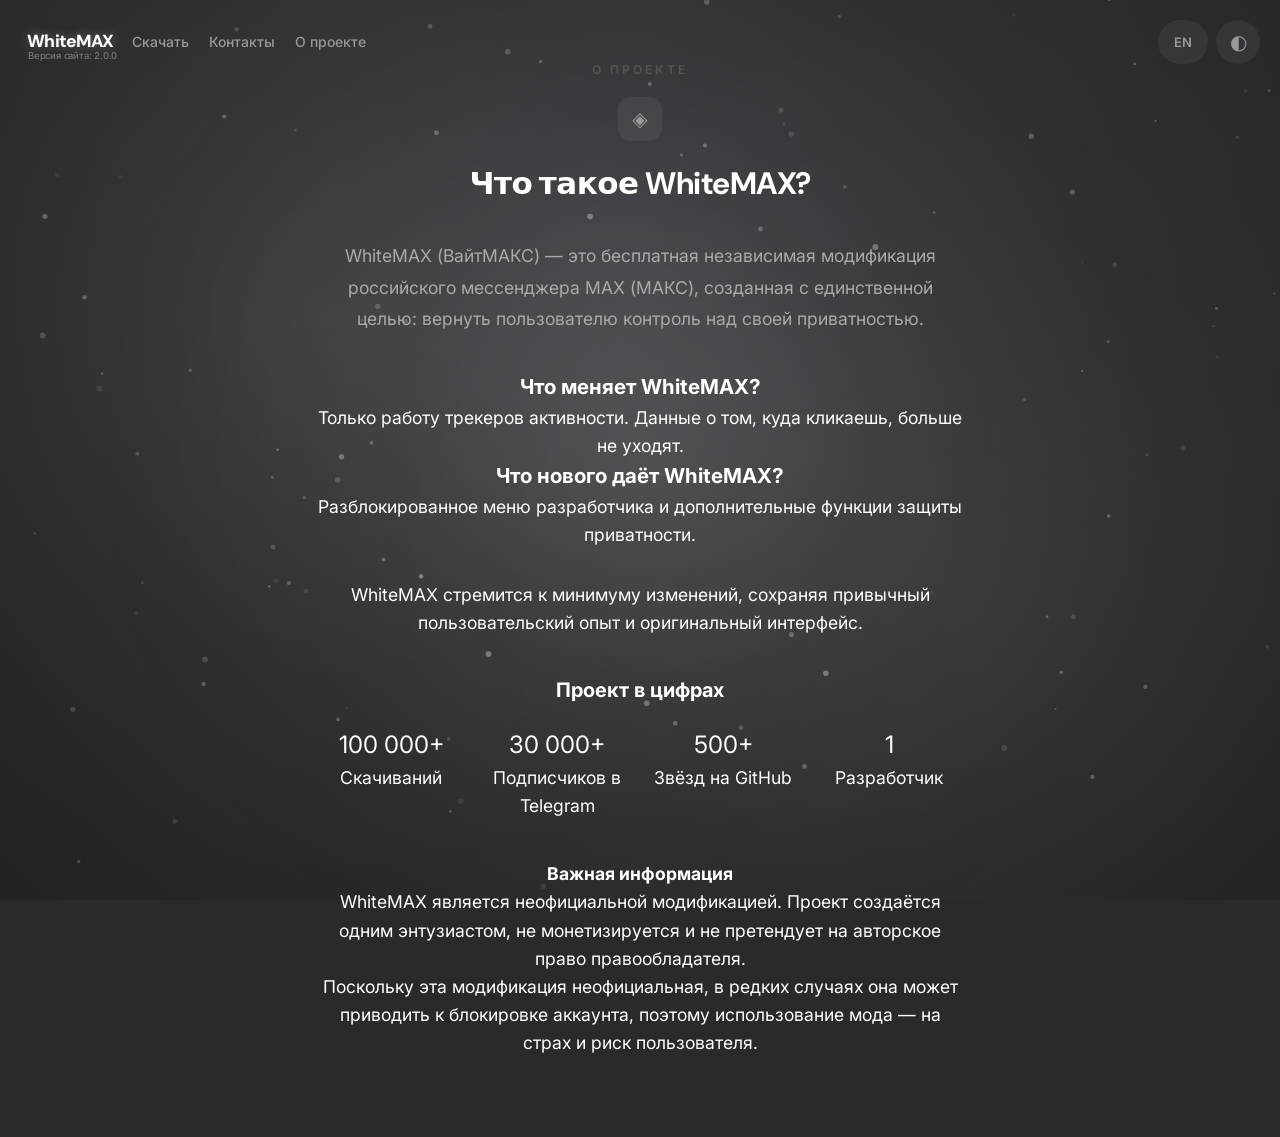
==== about.html @ 5eb1e073 "2.0.0" ====
<!DOCTYPE html>
<html lang="ru">
<head>
    <meta charset="UTF-8">
    <meta name="viewport" content="width=device-width, initial-scale=1.0">
    <title>WhiteMAX — О проекте</title>
    <link rel="icon" type="image/png" href="images/favicon.png">
    <link rel="apple-touch-icon" href="images/favicon.png">
    <meta name="description" content="Подробнее о проекте WhiteMAX.">

    <link rel="preconnect" href="https://fonts.googleapis.com">
    <link rel="preconnect" href="https://fonts.gstatic.com" crossorigin>
    <link rel="preload" href="https://fonts.googleapis.com/css2?family=DM+Sans:wght@500;600;700;800&family=Inter:wght@400;500;600;700;800&display=swap" as="style">
    <link href="https://fonts.googleapis.com/css2?family=DM+Sans:wght@500;600;700;800&family=Inter:wght@400;500;600;700;800&display=swap" rel="stylesheet">
    <link rel="stylesheet" href="style.css">
    <!-- Umami Analytics -->
    <script defer src="https://cloud.umami.is/script.js" data-website-id="fb1a95b8-6b96-44a8-90bb-e0a8118e8684"></script>
</head>
<body>

    <!-- Верхняя панель: Навигация слева | EN + Тема справа -->
    <nav class="top-nav">
        <div class="nav-brand-wrapper">
            <a href="#" class="nav-link home-link" data-ru="WhiteMAX" data-en="WhiteMAX">WhiteMAX</a>
            <span class="site-version" data-ru="Версия сайта: 2.0.0" data-en="Site version: 2.0.0">Версия сайта: 2.0.0</span>
        </div>
        <a href="#download" class="nav-link" data-ru="Скачать" data-en="Download">Скачать</a>
        <a href="#contacts" class="nav-link" data-ru="Контакты" data-en="Contacts">Контакты</a>
        <a href="#about" class="nav-link" data-ru="О проекте" data-en="About">О проекте</a>
    </nav>
    <div class="top-bar">
        <button class="lang-toggle" id="lang-toggle" aria-label="Сменить язык">EN</button>
        <button class="theme-toggle" id="theme-toggle" aria-label="Переключить тему" title="Сменить тему">◐</button>
    </div>

    <!-- Анимированный фон (оставляем для красоты) -->
    <div class="gradient-bg" id="gradient-bg"></div>
    <div class="particles-css" id="particles-css"></div>
    <canvas id="particles-canvas" class="particles-canvas"></canvas>

    <!-- Основной контент страницы -->
    <div class="container" id="main-content" style="margin-top: 60px; text-align: center;">
        <section id="about-section">
            <p class="section-label" data-ru="О проекте" data-en="About">О проекте</p>
            <div class="section-icon">◈</div>
            <h2 class="section-title" data-ru="Что такое WhiteMAX?" data-en="What is WhiteMAX?">Что такое WhiteMAX?</h2>
            
            <!-- Описание -->
            <p class="description-text" style="max-width: 600px; margin: 0 auto 36px;" data-ru="WhiteMAX (ВайтМАКС) — это бесплатная независимая модификация российского мессенджера MAX (МАКС), созданная с единственной целью: вернуть пользователю контроль над своей приватностью." data-en="WhiteMAX is a free independent modification of the MAX messenger created with a single goal: to return control over privacy back to the user.">
                WhiteMAX (ВайтМАКС) — это бесплатная независимая модификация российского мессенджера MAX (МАКС), созданная с единственной целью: вернуть пользователю контроль над своей приватностью.
            </p>

            <!-- Карточки Q&A -->
            <div style="max-width: 650px; margin: 0 auto 32px;">
                <div class="info-card" style="text-align: center;">
                    <h3 data-ru="Что меняет WhiteMAX?" data-en="What does WhiteMAX change?">Что меняет WhiteMAX?</h3>
                    <p data-ru="Только работу трекеров активности. Данные о том, куда кликаешь, больше не уходят." data-en="Only activity trackers. Data about where you click is no longer sent.">
                        Только работу трекеров активности. Данные о том, куда кликаешь, больше не уходят.
                    </p>
                </div>
                
                <div class="info-card" style="text-align: center;">
                    <h3 data-ru="Что нового даёт WhiteMAX?" data-en="What's new in WhiteMAX?">Что нового даёт WhiteMAX?</h3>
                    <p data-ru="Разблокированное меню разработчика и дополнительные функции защиты приватности." data-en="Unlocked developer menu and additional privacy features.">
                        Разблокированное меню разработчика и дополнительные функции защиты приватности.
                    </p>
                </div>
            </div>

            <!-- Строка о философии без кавычек и italic -->
            <div class="about-quote" style="max-width: 650px; margin: 0 auto 36px; text-align: center; font-style: normal;" data-ru="WhiteMAX стремится к минимуму изменений, сохраняя привычный пользовательский опыт и оригинальный интерфейс." data-en="WhiteMAX strives for minimal changes, preserving the familiar user experience and original interface.">
                WhiteMAX стремится к минимуму изменений, сохраняя привычный пользовательский опыт и оригинальный интерфейс.
            </div>

            <!-- Факты в цифрах -->
            <h3 style="font-size: 1.25rem; color: #fff; margin-bottom: 20px; font-weight: 700;" data-ru="Проект в цифрах" data-en="Project in numbers">Проект в цифрах</h3>
            <div style="max-width: 650px; margin: 0 auto 40px; display: grid; grid-template-columns: repeat(auto-fit, minmax(135px, 1fr)); gap: 14px;">
                <div class="stat-card">
                    <div class="stat-value" style="font-size: 1.5rem; white-space: nowrap;">100 000+</div>
                    <div class="stat-label" data-ru="Скачиваний" data-en="Downloads">Скачиваний</div>
                </div>
                <div class="stat-card">
                    <div class="stat-value" style="font-size: 1.5rem; white-space: nowrap;">30 000+</div>
                    <div class="stat-label" data-ru="Подписчиков в Telegram" data-en="Telegram Subscribers">Подписчиков в Telegram</div>
                </div>
                <div class="stat-card">
                    <div class="stat-value" style="font-size: 1.5rem; white-space: nowrap;">500+</div>
                    <div class="stat-label" data-ru="Звёзд на GitHub" data-en="GitHub Stars">Звёзд на GitHub</div>
                </div>
                <div class="stat-card">
                    <div class="stat-value" style="font-size: 1.5rem; white-space: nowrap;">1</div>
                    <div class="stat-label" data-ru="Разработчик" data-en="Developer">Разработчик</div>
                </div>
            </div>

            <!-- Предупреждение / Дисклеймер -->
            <div class="warning-card" style="max-width: 650px; margin: 0 auto 20px; text-align: center;">
                <h4 style="justify-content: center;" data-ru="Важная информация" data-en="Important information">
                    Важная информация
                </h4>
                <p data-ru="WhiteMAX является неофициальной модификацией. Проект создаётся одним энтузиастом, не монетизируется и не претендует на авторское право правообладателя." data-en="WhiteMAX is an unofficial modification. The project is created by a single enthusiast, is not monetized, and does not claim copyright of the rights holder.">
                    WhiteMAX является неофициальной модификацией. Проект создаётся одним энтузиастом, не монетизируется и не претендует на авторское право правообладателя.
                </p>
                <p data-ru="Поскольку эта модификация неофициальная, в редких случаях она может приводить к блокировке аккаунта, поэтому использование мода — на страх и риск пользователя." data-en="Since this modification is unofficial, in rare cases it may lead to account suspension, so using the mod is at the user's own risk.">
                    Поскольку эта модификация неофициальная, в редких случаях она может приводить к блокировке аккаунта, поэтому использование мода — на страх и риск пользователя.
                </p>
            </div>
        </section>
    </div>

    <script src="script.js"></script>
</body>
</html>
---- style.css ----
/* ==========================================================================
   WhiteMAX Site - Main Stylesheet (style.css)
   Версия: 2.0.0
   --------------------------------------------------------------------------
   СОДЕРЖАНИЕ СТИЛЕЙ:
   1. BASE & RESET              - Базовый сброс, шрифты, тач-свойства
   2. LIGHT THEME OVERRIDES     - Правила и цвета для светлой темы
   3. GLOBAL ANIMATIONS & FONTS  - Шрифты семейств Inter и DM Sans
   4. BACKGROUND & OVERLAYS     - Радиальные градиенты, grid-сетка и частицы
   5. NAVIGATION & HEADER       - Фиксированная верхняя панель (top-nav)
   6. HERO SECTION & DOWNLOAD   - Логотип, кнопки скачивания, соглашение
   7. SECTIONS & CARDS          - Установка, чейнджлог, карточки статистики
   8. EASTER EGG & MINIGAME     - Физика кубозаврика и холст Дино-игры
   9. TOAST & NOTIFICATIONS     - Всплывающие уведомления и кнопка «Наверх»
   10. FOOTER & LEGAL           - Подвал сайта и копирайты
   11. RESPONSIVE DESIGN        - Адаптивы для смартфонов и планшетов
   ========================================================================== */

/* ==========================================================================
   1. BASE & RESET (Базовый сброс и шрифты)
   ========================================================================== */
*{margin:0;padding:0;box-sizing:border-box}html{scroll-behavior:smooth}
body{
    font-family:'Inter',system-ui,-apple-system,sans-serif;
    color:#fff;line-height:1.6;-webkit-font-smoothing:antialiased;
    min-height:100vh;min-height:100dvh;background:#2a2a2e;text-align:center;
    overflow-x:hidden;position:relative;
    font-size:17.6px;
    scrollbar-width:thin;scrollbar-color:rgba(255,255,255,.15) transparent;
    transition:background .8s cubic-bezier(.4,0,.2,1),color .8s cubic-bezier(.4,0,.2,1);
}
button, a, .btn, .nav-link, .lang-toggle, .theme-toggle, .contact-toggle, .scroll-top-btn, .toast, .floating-cubosaur, #minigame-canvas {
    -webkit-tap-highlight-color: transparent;
    touch-action: manipulation;
}

/* Заголовки */
.logo-text,.section-title,.faq-question,.changelog-version,.install-step h4,.page-404 h2,.page-404 .code{
    font-family:'DM Sans',system-ui,-apple-system,sans-serif;
}

/* ==========================================================================
   2. LIGHT THEME OVERRIDES (Светлая тема)
   ========================================================================== */
body.light{
    background:#f2f2f5;color:#1a1a1a;
    scrollbar-color:rgba(0,0,0,.15) transparent;
}
body.light .gradient-bg{
    background:radial-gradient(ellipse at 50% 30%,#d8d8e0 0%,#dddde4 25%,#e2e2e8 50%,#e8e8ec 70%,#eeeef2 85%,#f2f2f5 100%);
}
body.light .gradient-bg::after{
    background:radial-gradient(600px circle at 25% 35%,rgba(0,0,0,.05) 0%,rgba(0,0,0,.025) 30%,rgba(0,0,0,.008) 60%,transparent 100%),
               radial-gradient(600px circle at 75% 65%,rgba(0,0,0,.035) 0%,rgba(0,0,0,.018) 30%,rgba(0,0,0,.006) 60%,transparent 100%);
}
body.light .grid-overlay{
    background-image:linear-gradient(rgba(0,0,0,.05) 1px,transparent 1px),linear-gradient(90deg,rgba(0,0,0,.05) 1px,transparent 1px);
    opacity:.25;
}
body.light .particle-dot{background:#000}
body.light .loader-spin{border-color:rgba(0,0,0,.1);border-top-color:#1a1a1a}
body.light .logo-text{color:#1a1a1a}
body.light .logo-text span{color:#777}
body.light .logo-icon-fallback{background:rgba(0,0,0,.05);color:#1a1a1a;border:1px solid rgba(0,0,0,.12)}
body.light .tagline,.light .description-text,.light .faq-answer,.light .changelog-changes li,.light .install-step p{color:#555}
body.light .section-label{color:#888}
body.light .section-title,.light .faq-question,.light .changelog-version,.light .install-step h4{color:#1a1a1a}
body.light .feature-list li{color:#444}
body.light .changelog-date{color:#999}
body.light .changelog-changes li::before{color:#aaa}
body.light .changelog-category{color:#999}
body.light .install-step-icon{background:rgba(0,0,0,.05);color:#1a1a1a}
body.light .toast{background:#f0f0f3;color:#1a1a1a;box-shadow:0 8px 30px rgba(0,0,0,.15)}
body.light .btn{background:rgba(0,0,0,.05);color:#555}
body.light .btn:hover{background:rgba(0,0,0,.1);color:#1a1a1a;box-shadow:0 4px 16px rgba(0,0,0,.08)}
body.light .btn-primary{background:#1a1a1a;color:#fff;box-shadow:0 4px 26px rgba(0,0,0,.2)}
body.light .btn-primary:hover{background:#333;box-shadow:0 8px 38px rgba(0,0,0,.3)}
body.light .btn-support{color:#888}
body.light .btn-support:hover{color:#555}
body.light .agreement-text,.light .agreement-text a{color:#999}
body.light .agreement-text a:hover{color:#555}
body.light .download-warning{color:#7a6a30}
body.light .section-icon{background:rgba(0,0,0,.05);color:#888}
body.light .divider{background:rgba(0,0,0,.08)}
body.light footer,.light footer a{color:#999}
body.light footer a:hover{color:#1a1a1a}
body.light footer .disclaimer{color:#aaa}
body.light .faq-question::after,.light .feature-list li::before{color:#aaa}
body.light .scroll-top-btn{background:rgba(0,0,0,.06);color:#666}
body.light .scroll-top-btn:hover{background:rgba(0,0,0,.12);color:#1a1a1a}
body.light .page-404 h2{color:#1a1a1a}
body.light .page-404 p{color:#888}

/* Светлая тема — верхняя панель */
body.light .top-bar .lang-toggle{background:rgba(0,0,0,.06);color:#666}
body.light .top-bar .lang-toggle:hover{background:rgba(0,0,0,.12);color:#1a1a1a}
body.light .top-bar .theme-toggle{background:rgba(0,0,0,.06);color:#666}
body.light .top-bar .theme-toggle:hover{background:rgba(0,0,0,.12);color:#1a1a1a}
body.light .contact-panel{background:rgba(240,240,243,.95);border:1px solid rgba(0,0,0,.08)}
body.light .contact-label{color:#888}
body.light .contact-value{color:#555}
body.light .contact-value:hover{color:#1a1a1a;background:rgba(0,0,0,.05)}
body.light .contact-toggle{
    background:rgba(0,0,0,.06);color:#666;
}
body.light .contact-toggle:hover{
    background:rgba(0,0,0,.12);color:#1a1a1a;
}

/* ==========================================================================
   4. BACKGROUND & OVERLAYS (Фоновые градиенты, сетка и эффекты)
   ========================================================================== */
.gradient-bg,.grid-overlay,#particles-canvas,.particles-css{position:fixed;inset:0;z-index:0;pointer-events:none}
.gradient-bg{
    background:radial-gradient(ellipse at 50% 30%,#3a3a40 0%,#333338 25%,#2d2d32 50%,#2a2a2e 70%,#25252a 85%,#222226 100%);
}
.gradient-bg::after{
    content:'';position:absolute;inset:0;
    background:radial-gradient(600px circle at 25% 35%,rgba(255,255,255,.07) 0%,rgba(255,255,255,.04) 30%,rgba(255,255,255,.01) 60%,transparent 100%),
               radial-gradient(600px circle at 75% 65%,rgba(255,255,255,.05) 0%,rgba(255,255,255,.03) 30%,rgba(255,255,255,.01) 60%,transparent 100%);
    animation:floatGlow 10s ease-in-out infinite;
}
@keyframes floatGlow{0%,100%{opacity:.4}50%{opacity:1}}
.grid-overlay{
    opacity:.2;
    background-image:linear-gradient(rgba(255,255,255,.03) 1px,transparent 1px),linear-gradient(90deg,rgba(255,255,255,.03) 1px,transparent 1px);
    background-size:66px 66px;
}

/* CSS-частицы */
.particles-css{display:none}
.particle-dot{position:absolute;border-radius:50%;background:#fff;opacity:0;animation:floatUp var(--dur,8s) var(--delay,0s) infinite ease-in}
@keyframes floatUp{0%{opacity:0;transform:translateY(0) translateX(0)}10%{opacity:var(--op,.15)}90%{opacity:var(--op,.15)}100%{opacity:0;transform:translateY(-100vh) translateX(var(--drift,20px))}}

/* ==========================================================================
   5. NAVIGATION & HEADER (Верхняя панель навигации и переключатели)
   ========================================================================== */
.top-bar{
    position:fixed;top:20px;right:20px;z-index:100;
    display:flex;align-items:center;gap:8px;
}
/* Кнопка "Связь" — слева */
.contact-toggle{
    position:fixed;top:20px;left:20px;z-index:100;
    height:44px;padding:0 16px;border-radius:50px;
    background:rgba(255,255,255,.06);color:#999;
    border:none;cursor:pointer;font-size:13px;font-weight:600;
    display:flex;align-items:center;gap:6px;
    font-family:'Inter',system-ui,-apple-system,sans-serif;
    backdrop-filter:blur(10px);-webkit-backdrop-filter:blur(10px);
}
.top-nav{
    position:fixed;top:20px;left:28px;z-index:100;
    display:flex;align-items:center;gap:20px;
}
.nav-brand-wrapper{
    position:relative;
    display:inline-flex;
    align-items:center;
    height:44px;
}
.nav-link{
    height:44px;
    color:#999;text-decoration:none;
    display:flex;align-items:center;
    font-size:14px;font-weight:500;
    font-family:'Inter',system-ui,-apple-system,sans-serif;
    transition:color .8s cubic-bezier(.4,0,.2,1);
}
.nav-link:hover{color:#fff}
.nav-link.active{color:#fff;text-shadow:0 0 10px rgba(255,255,255,.3)}
.nav-link.home-link{height:44px;display:flex;align-items:center;font-family:'DM Sans',system-ui,-apple-system,sans-serif;font-weight:800;font-size:17px;color:#ddd;letter-spacing:-0.5px;transition:color .4s ease, transform .4s cubic-bezier(.4,0,.2,1);}
.nav-link.home-link:hover, .nav-link.home-link.active{color:#fff;transform:scale(1.03);}
.site-version{
    position:absolute;
    top:31px;left:0;
    font-size:9.5px;line-height:1;color:#777;font-weight:500;
    letter-spacing:-0.2px;white-space:nowrap;user-select:none;
    font-family:'Inter',system-ui,-apple-system,sans-serif;
    transition:color .4s ease;pointer-events:none;
}
body.light .site-version{color:#888}
.contact-toggle:hover{background:rgba(255,255,255,.12);color:#fff}
.lang-toggle{
    height:44px;padding:0 16px;border-radius:50px;
    background:rgba(255,255,255,.06);color:#999;
    border:none;cursor:pointer;font-size:13px;font-weight:600;
    display:flex;align-items:center;gap:6px;
    font-family:'Inter',system-ui,-apple-system,sans-serif;
    backdrop-filter:blur(10px);-webkit-backdrop-filter:blur(10px);
}
.lang-toggle:hover{background:rgba(255,255,255,.12);color:#fff}
.theme-toggle{
    width:44px;height:44px;border-radius:50%;
    background:rgba(255,255,255,.06);color:#999;
    border:none;cursor:pointer;font-size:20px;
    display:flex;align-items:center;justify-content:center;
    backdrop-filter:blur(10px);-webkit-backdrop-filter:blur(10px);
}
.theme-toggle:hover{background:rgba(255,255,255,.12);color:#fff}

/* Панель контактов — слева */
.contact-panel{
    position:fixed;top:72px;left:20px;z-index:99;
    background:rgba(40,40,46,.95);
    border:1px solid rgba(255,255,255,.08);
    border-radius:16px;padding:20px 24px;
    display:grid;grid-template-columns:1fr 1fr 1fr;
    gap:16px 24px;
    opacity:0;transform:translateY(-10px);
    pointer-events:none;
    transition:opacity .3s cubic-bezier(.4,0,.2,1), transform .3s cubic-bezier(.4,0,.2,1);
    backdrop-filter:blur(16px);-webkit-backdrop-filter:blur(16px);
    box-shadow:0 12px 40px rgba(0,0,0,.3);
}
.contact-panel.visible{opacity:1;transform:translateY(0);pointer-events:auto}
.contact-item{text-align:left;white-space:nowrap}
.contact-label{font-size:11px;font-weight:600;color:#888;margin-bottom:4px;text-transform:uppercase;letter-spacing:.5px}
.contact-value{
    font-size:13px;color:#ccc;text-decoration:none;
    display:inline-block;padding:2px 6px;margin:-2px -6px;border-radius:6px;
    cursor:pointer;transition:color .2s ease, background-color .2s ease;
}
.contact-value:hover{color:#fff;background:rgba(255,255,255,.06)}

/* Кнопка наверх */
.scroll-top-btn{
    position:fixed;bottom:30px;right:30px;z-index:100;
    width:44px;height:44px;border-radius:50%;
    background:rgba(255,255,255,.06);color:#999;
    border:none;cursor:pointer;font-size:20px;
    display:flex;align-items:center;justify-content:center;
    backdrop-filter:blur(10px);-webkit-backdrop-filter:blur(10px);
    opacity:0;transform:translateY(20px);pointer-events:none;
    transition:opacity .3s ease, transform .3s ease, background-color .3s ease, color .3s ease;
}
.scroll-top-btn.visible{opacity:1;transform:translateY(0);pointer-events:auto}
.scroll-top-btn:hover{background:rgba(255,255,255,.12);color:#fff}

/* Контейнер */
.container{position:relative;z-index:1;max-width:770px;margin:0 auto;padding:0 28px;transition:opacity .3s ease}
header{padding:110px 0 62px}
.logo{display:flex;flex-direction:column;align-items:center;gap:28px;margin-bottom:24px}
.logo-icon-wrapper{position:relative;width:110px;height:110px;margin:0 auto;filter:drop-shadow(0 16px 40px rgba(255,255,255,.12))}
body.light .logo-icon-wrapper{filter:drop-shadow(0 16px 40px rgba(0,0,0,.08))}
.logo-icon-fallback,.logo-icon{position:absolute;inset:0;width:110px;height:110px;border-radius:28px}
.logo-icon-fallback{background:rgba(255,255,255,.06);display:flex;align-items:center;justify-content:center;font-size:52px;font-weight:700;color:#fff;z-index:0;backdrop-filter:blur(10px);-webkit-backdrop-filter:blur(10px)}
.logo-icon{z-index:1;object-fit:contain}
.logo-text{font-size:52px;font-weight:800;letter-spacing:-1.5px;color:#fff}
.logo-text span{color:#666;font-weight:700}
.tagline{color:#aaa;font-size:18.7px;margin:0 auto;max-width:440px}

/* Кнопки */
.actions{display:flex;flex-direction:column;align-items:center;gap:18px;margin-top:40px}
.actions-row{display:flex;flex-wrap:wrap;gap:11px;justify-content:center}
.download-wrapper{display:flex;flex-direction:column;align-items:center;width:100%}
.download-count{font-size:13px;color:#888;margin-top:6px;display:flex;align-items:center;gap:6px;justify-content:center}
.download-count span{color:#aaa;font-weight:600}
.btn{
    display:inline-flex;align-items:center;justify-content:center;gap:9px;
    padding:15.4px 31px;border-radius:50px;font-size:16.5px;font-weight:600;
    text-decoration:none;transition:color .8s cubic-bezier(.4,0,.2,1),background .8s cubic-bezier(.4,0,.2,1),box-shadow .8s cubic-bezier(.4,0,.2,1),transform .8s cubic-bezier(.4,0,.2,1);cursor:pointer;border:none;font-family:inherit;
    background:rgba(255,255,255,.04);color:#ccc;
    backdrop-filter:blur(10px);-webkit-backdrop-filter:blur(10px);
}
.btn:hover{background:rgba(255,255,255,.1);color:#fff;transform:translateY(-2px);box-shadow:0 4px 16px rgba(255,255,255,.06)}
.btn-primary{background:#fff;color:#1a1a1a;box-shadow:0 4px 26px rgba(255,255,255,.2);padding:17.6px 44px;font-size:17.6px;white-space:nowrap}
.btn-primary:hover{background:#f0f0f0;color:#1a1a1a;box-shadow:0 8px 38px rgba(255,255,255,.35);transform:translateY(-3px)}
.btn-support{color:#888;font-size:14.3px;padding:11px 24px}
.btn-support:hover{color:#aaa;transform:translateY(-1px)}
.agreement-text{color:#666;font-size:12.1px;margin-top:8px;line-height:1.4;max-width:340px;text-wrap:balance}
.agreement-text a{color:#888;text-decoration:none}
.agreement-text a:hover{color:#bbb}
.download-warning{
    color:#b0a080;font-size:14.3px;line-height:1.6;text-align:center;max-width:440px;
    max-height:0;overflow:hidden;opacity:0;margin-top:0;
    transition:max-height .5s cubic-bezier(.4,0,.2,1), opacity .5s cubic-bezier(.4,0,.2,1), margin-top .5s cubic-bezier(.4,0,.2,1);
}
.download-warning.visible{max-height:200px;opacity:1;margin-top:14px}

/* Секции */
section{margin-bottom:80px}
.section-label{font-size:12.1px;font-weight:600;text-transform:uppercase;letter-spacing:3px;color:#555;margin-bottom:18px}
.section-title{font-size:31px;font-weight:700;margin-bottom:31px;color:#fff;letter-spacing:-.5px}
.section-icon{display:inline-block;width:44px;height:44px;margin-bottom:18px;background:rgba(255,255,255,.06);border-radius:13px;line-height:44px;font-size:20px;font-weight:300;color:#999}
.description-text{color:#aaa;font-size:17.6px;margin:0 auto 31px;line-height:1.8;max-width:530px}
.feature-list{list-style:none;display:grid;gap:0;max-width:485px;margin:0 auto;text-align:left}
.feature-list li{display:flex;align-items:flex-start;gap:16px;font-size:16.5px;color:#ccc;padding:15.4px 0}
.feature-list li::before{content:"→";display:flex;align-items:center;justify-content:center;min-width:22px;height:22px;color:#555;font-weight:300;font-size:15.4px;flex-shrink:0;margin-top:1px}
.faq-list,.changelog-list{display:grid;gap:0;max-width:530px;margin:0 auto;text-align:left}
.changelog-list{gap:72px}.faq-item{padding:22px 0}

/* Инструкция */
.install-steps{display:grid;gap:28px;max-width:530px;margin:0 auto;text-align:left}
.install-step{display:flex;gap:18px;align-items:flex-start}
.install-step-icon{
    width:48px;height:48px;border-radius:14px;
    background:rgba(255,255,255,.06);color:#fff;
    display:flex;align-items:center;justify-content:center;
    font-size:22px;flex-shrink:0;
}
.install-step h4{font-size:18px;font-weight:600;color:#fff;margin-bottom:4px}
.install-step p{font-size:15px;color:#aaa;line-height:1.6}

/* FAQ */
.faq-answer{color:#aaa;font-size:16.5px;margin-top:0;line-height:1.8;max-height:0;overflow:hidden;opacity:0;transition:max-height .4s cubic-bezier(.4,0,.2,1), opacity .4s cubic-bezier(.4,0,.2,1), margin-top .4s cubic-bezier(.4,0,.2,1)}
.faq-item.open .faq-answer{max-height:500px;opacity:1;margin-top:13px}
.faq-question{font-weight:600;font-size:18.7px;cursor:pointer;display:flex;justify-content:space-between;align-items:center;user-select:none;gap:18px;color:#fff}
.faq-question:hover{color:#ccc}
.faq-question::after{content:"+";font-size:22px;color:#555;flex-shrink:0;transition:transform .35s ease, color .35s ease;font-weight:300}
.faq-item.open .faq-question::after{content:"−";transform:rotate(180deg);color:#fff}

/* Чейнджлог */
.changelog-header{margin-bottom:11px;display:flex;align-items:baseline;gap:13px}
.changelog-version{font-weight:700;font-size:18.7px;color:#fff}
.current-badge{display:inline-block;background:rgba(255,255,255,.1);color:#aaa;padding:3px 10px;border-radius:12px;font-size:11px;font-weight:500;letter-spacing:.5px}
body.light .current-badge{background:rgba(0,0,0,.06);color:#888}
body.light .contact-toggle{background:rgba(0,0,0,.04);color:#888}
body.light .nav-link{color:#888}
body.light .nav-link:hover{color:#1a1a1a}
body.light .nav-link.active{color:#1a1a1a;text-shadow:none;font-weight:600}
body.light .nav-link.home-link{color:#111}
.changelog-date{font-size:14.3px;color:#555}
.changelog-category{font-size:12px;font-weight:600;color:#666;text-transform:uppercase;letter-spacing:1px;margin:14px 0 6px;transition:color .8s cubic-bezier(.4,0,.2,1)}
.changelog-entry .changelog-category:first-of-type{margin-top:4px}
.changelog-changes{list-style:none;display:grid;gap:9px}
.changelog-changes li{font-size:16.5px;color:#aaa;padding-left:24px;position:relative;line-height:1.7}
.changelog-changes li::before{content:"—";position:absolute;left:0;color:#444}
.divider{width:44px;height:2px;background:rgba(255,255,255,.06);border-radius:1px;margin:0 auto 62px}
.loader{padding:53px;color:#aaa}
.loader-spin{display:inline-block;width:26px;height:26px;border:2px solid rgba(255,255,255,.1);border-top-color:#fff;border-radius:50%;animation:spin .7s linear infinite}
@keyframes spin{to{transform:rotate(360deg)}}

/* 404 */
.page-404{display:flex;flex-direction:column;align-items:center;justify-content:center;min-height:80vh;text-align:center;padding:40px 20px}
.page-404 .code{font-size:120px;font-weight:800;letter-spacing:-4px;color:rgba(255,255,255,.1);line-height:1}
body.light .page-404 .code{color:rgba(0,0,0,.08)}
.page-404 h2{font-size:28px;margin:16px 0 8px;color:#fff}
.page-404 p{color:#888;margin-bottom:24px}

/* Подвал */
footer{padding:80px 0 48px;color:#555;font-size:14.3px;line-height:2}
footer a{color:#777;text-decoration:none;font-weight:500}
footer a:hover{color:#fff}
footer .disclaimer{color:#444;font-size:13.2px}

/* ===== АДАПТИВ ===== */
@media (max-width: 400px) {
    .nav-link{font-size:10px;padding:0 6px}
    .top-bar{gap:4px}
/* ==========================================================================
   11. RESPONSIVE DESIGN & MEDIA QUERIES (Адаптивность для мобильных)
   ========================================================================== */
@media(max-width:600px){
    body{font-size:16px}
    .container{max-width:100%;padding:0 20px}
    header{padding:72px 0 44px}
    .logo{gap:18px;margin-bottom:18px}
    .logo-icon,.logo-icon-fallback,.logo-icon-wrapper{width:72px;height:72px;border-radius:22px}
    .logo-icon-fallback{font-size:34px}
    .logo-text{font-size:34px}
    .tagline{font-size:15px;max-width:300px}
    .actions{margin-top:32px;gap:14px}
    .actions-row{gap:8px}
    .btn{padding:13px 24px;font-size:15px}
    .btn-primary{padding:16px 36px;font-size:17px}
    .btn-support{font-size:13px;padding:10px 20px}
    .agreement-text{max-width:280px;font-size:11px;margin-top:6px}
    .download-warning{max-width:300px;font-size:12px;line-height:1.5}
    .download-warning.visible{max-height:200px}
    section{margin-bottom:56px;content-visibility:auto;contain-intrinsic-size:1px 300px}
    .section-title{font-size:26px;margin-bottom:24px}
    .section-label{margin-bottom:14px}
    .section-icon{width:38px;height:38px;margin-bottom:14px;font-size:18px;line-height:38px}
    .description-text{font-size:15px;max-width:100%;margin-bottom:24px}
    .feature-list,.faq-list,.changelog-list{max-width:100%}
    .feature-list li{font-size:14px;padding:12px 0;gap:12px}
    .feature-list li::before{min-width:20px;height:20px;font-size:13px}
    .faq-item{padding:18px 0}
    .faq-question{font-size:16px;gap:12px}
    .faq-question::after{font-size:20px}
    .faq-answer{font-size:14px}
    .faq-item.open .faq-answer{margin-top:10px}
    .changelog-list{gap:24px}
    .changelog-version{font-size:16px}
    .changelog-date{font-size:12px}
    .changelog-changes li{font-size:14px}
    .install-steps{gap:20px}
    .install-step h4{font-size:16px}
    .install-step p{font-size:13px}
    .install-step-icon{width:40px;height:40px;font-size:18px}
    .divider{margin-bottom:48px}
    footer{padding:56px 0 36px;font-size:13px}
    footer .disclaimer{font-size:11px}
    .top-bar{top:calc(14px + env(safe-area-inset-top, 0px));right:14px;gap:6px}
    .contact-toggle{height:38px;padding:0 12px;font-size:12px}
    .top-nav{top:calc(12px + env(safe-area-inset-top, 0px));left:18px;gap:12px;max-width:calc(100vw - 115px);overflow-x:auto;white-space:nowrap;-webkit-overflow-scrolling:touch;scrollbar-width:none}
    .top-nav::-webkit-scrollbar{display:none}
    .nav-link{font-size:12px;height:38px}
    .lang-toggle{height:38px;padding:0 12px;font-size:11px}
    .theme-toggle{width:38px;height:38px;font-size:18px}
    .scroll-top-btn{bottom:calc(20px + env(safe-area-inset-bottom, 0px));right:20px;width:38px;height:38px;font-size:18px}
    .page-404 .code{font-size:80px}
    .toast{font-size:13px;padding:12px 20px}
    .toast-container{bottom:calc(20px + env(safe-area-inset-bottom, 0px))}
    .contact-panel{top:58px;right:8px;left:8px;grid-template-columns:1fr 1fr;gap:12px 16px;padding:16px;border-radius:14px}
    .contact-value{font-size:12px}
}
@media(max-width:380px){
    header{padding:60px 0 36px}
    .logo-icon,.logo-icon-fallback,.logo-icon-wrapper{width:64px;height:64px;border-radius:18px}
    .logo-icon-fallback{font-size:30px}
    .logo-text{font-size:30px}
    .tagline{font-size:14px;max-width:260px}
    .btn{padding:11px 20px;font-size:14px}
    .btn-primary{padding:14px 30px;font-size:16px}
    .actions-row{gap:6px}
    .agreement-text{max-width:240px;font-size:10px}
    .download-warning{max-width:260px;font-size:11px}
    .section-title{font-size:24px}
    section{margin-bottom:44px}
    .faq-question{font-size:15px}
    .contact-panel{grid-template-columns:1fr 1fr;gap:8px 12px;padding:12px}
    .contact-label{font-size:10px}
    .contact-value{font-size:11px}
}
@media(hover:none) and (pointer:coarse){
    .btn{min-height:48px;padding-left:28px;padding-right:28px}
    .btn-primary{min-height:52px;padding-left:36px;padding-right:36px}
    .faq-question{min-height:48px}
    footer a{padding:4px 0;display:inline-block}
    .gradient-bg::before{display:none!important}
    #particles-canvas{display:none}
    .particles-css{display:block}
    .floating-cubosaur::after{top:-22px;left:-22px;right:-22px;bottom:-22px}
    .btn:active, .btn-primary:active, .lang-toggle:active, .theme-toggle:active, .scroll-top-btn:active, .contact-toggle:active {
        transform: scale(0.96);
        opacity: 0.85;
    }
}



/* ==========================================================================
   8. EASTER EGG & MINIGAME (Пасхалка: Кубозаврик и Холст игры)
   ========================================================================== */
.floating-cubosaur {
    position: fixed;
    width: 9px;
    height: 9px;
    background: rgba(255, 255, 255, 0.6);
    box-shadow: 0 0 8px rgba(255,255,255,0.6), 0 0 15px rgba(255,255,255,0.3);
    cursor: pointer;
    z-index: 100;
    pointer-events: auto;
    will-change: transform, left, top, opacity;
    transition: scale 0.3s cubic-bezier(0.175, 0.885, 0.32, 1.275), background 0.3s;
}
.floating-cubosaur::after {
    content: '';
    position: absolute;
    top: -12px; left: -12px; right: -12px; bottom: -12px;
}
.floating-cubosaur:hover {
    scale: 1.5;
    background: rgba(255, 255, 255, 0.9);
}
.floating-cubosaur.is-flying, .floating-cubosaur.is-flying:hover {
    transition: none !important;
    scale: 1 !important;
    pointer-events: none !important;
    animation: none !important;
}

.global-minigame-wrapper {
    position: relative;
    z-index: 100;
    width: 100%;
    background: transparent;
    padding-bottom: 40px;
    will-change: max-height, opacity;
}
#minigame-canvas {
    touch-action: none;
}



/* Стили для страницы соглашения */
.tos-container { max-width: 1000px !important; }
.tos-content { max-width: 900px; margin: 0 auto; font-size: 1.05rem; line-height: 1.7; color: #ccc; }
.tos-content a { color: #fff; text-decoration: underline; text-decoration-color: rgba(255,255,255,0.3); text-underline-offset: 4px; transition: text-decoration-color 0.2s; }
.tos-content a:hover { text-decoration-color: #fff; }
body.light .tos-content a { color: #000; text-decoration-color: rgba(0,0,0,0.3); }
body.light .tos-content a:hover { text-decoration-color: #000; }
body.light .tos-content { color: #444; }
body.light .tos-content h2 { color: #111 !important; }

/* Карточки для страницы О проекте */
.info-card {
    padding: 12px 0;
    background: transparent;
    border: none;
    margin-bottom: 24px;
}
.info-card h3 {
    font-size: 1.15rem;
    color: #fff;
    margin-bottom: 8px;
    font-weight: 700;
}
.info-card p {
    font-size: 1rem;
    color: #aaa;
    margin: 0;
    line-height: 1.6;
}
.stat-card {
    padding: 20px 16px;
    background: rgba(255,255,255,0.03);
    border: 1px solid rgba(255,255,255,0.06);
    border-radius: 16px;
    text-align: center;
    transition: transform 0.3s ease, border-color 0.3s ease;
}
.stat-card:hover {
    transform: translateY(-3px);
    border-color: rgba(255,255,255,0.15);
}
.stat-value {
    font-size: 1.8rem;
    font-weight: 800;
    color: #fff;
    font-family: 'DM Sans', sans-serif;
}
.stat-label {
    font-size: 0.85rem;
    color: #888;
    margin-top: 4px;
}
.about-quote {
    margin: 32px auto;
    padding: 18px 24px;
    background: rgba(255,255,255,0.02);
    border: 1px solid rgba(255,255,255,0.06);
    border-radius: 14px;
    font-style: normal;
    color: #ccc;
    line-height: 1.6;
}
.warning-card {
    padding: 24px;
    background: rgba(255, 200, 0, 0.04);
    border: 1px solid rgba(255, 200, 0, 0.2);
    border-radius: 16px;
    margin-top: 40px;
    margin-bottom: 20px;
    text-align: left;
}
.warning-card h4 {
    font-size: 1.1rem;
    color: #ffcc00;
    margin-bottom: 10px;
    font-weight: 700;
    display: flex;
    align-items: center;
    gap: 8px;
}
.warning-card p {
    font-size: 0.95rem;
    color: #aaa;
    margin: 0;
    line-height: 1.6;
}
.warning-card p + p {
    margin-top: 8px;
}

/* Светлая тема для карточек О проекте */
body.light .info-card {
    background: transparent;
    border: none;
}
body.light .stat-card {
    background: rgba(0,0,0,0.03);
    border-color: rgba(0,0,0,0.08);
}
body.light .info-card h3, body.light .stat-value {
    color: #1a1a1a;
}
body.light .info-card p, body.light .stat-label {
    color: #555;
}
body.light .about-quote {
    background: rgba(0,0,0,0.02);
    border-left-color: #1a1a1a;
    color: #444;
}
body.light .warning-card {
    background: rgba(230, 160, 0, 0.08);
    border-color: rgba(210, 140, 0, 0.3);
}
body.light .warning-card h4 {
    color: #c98a00;
}
body.light .warning-card p {
    color: #444;
}
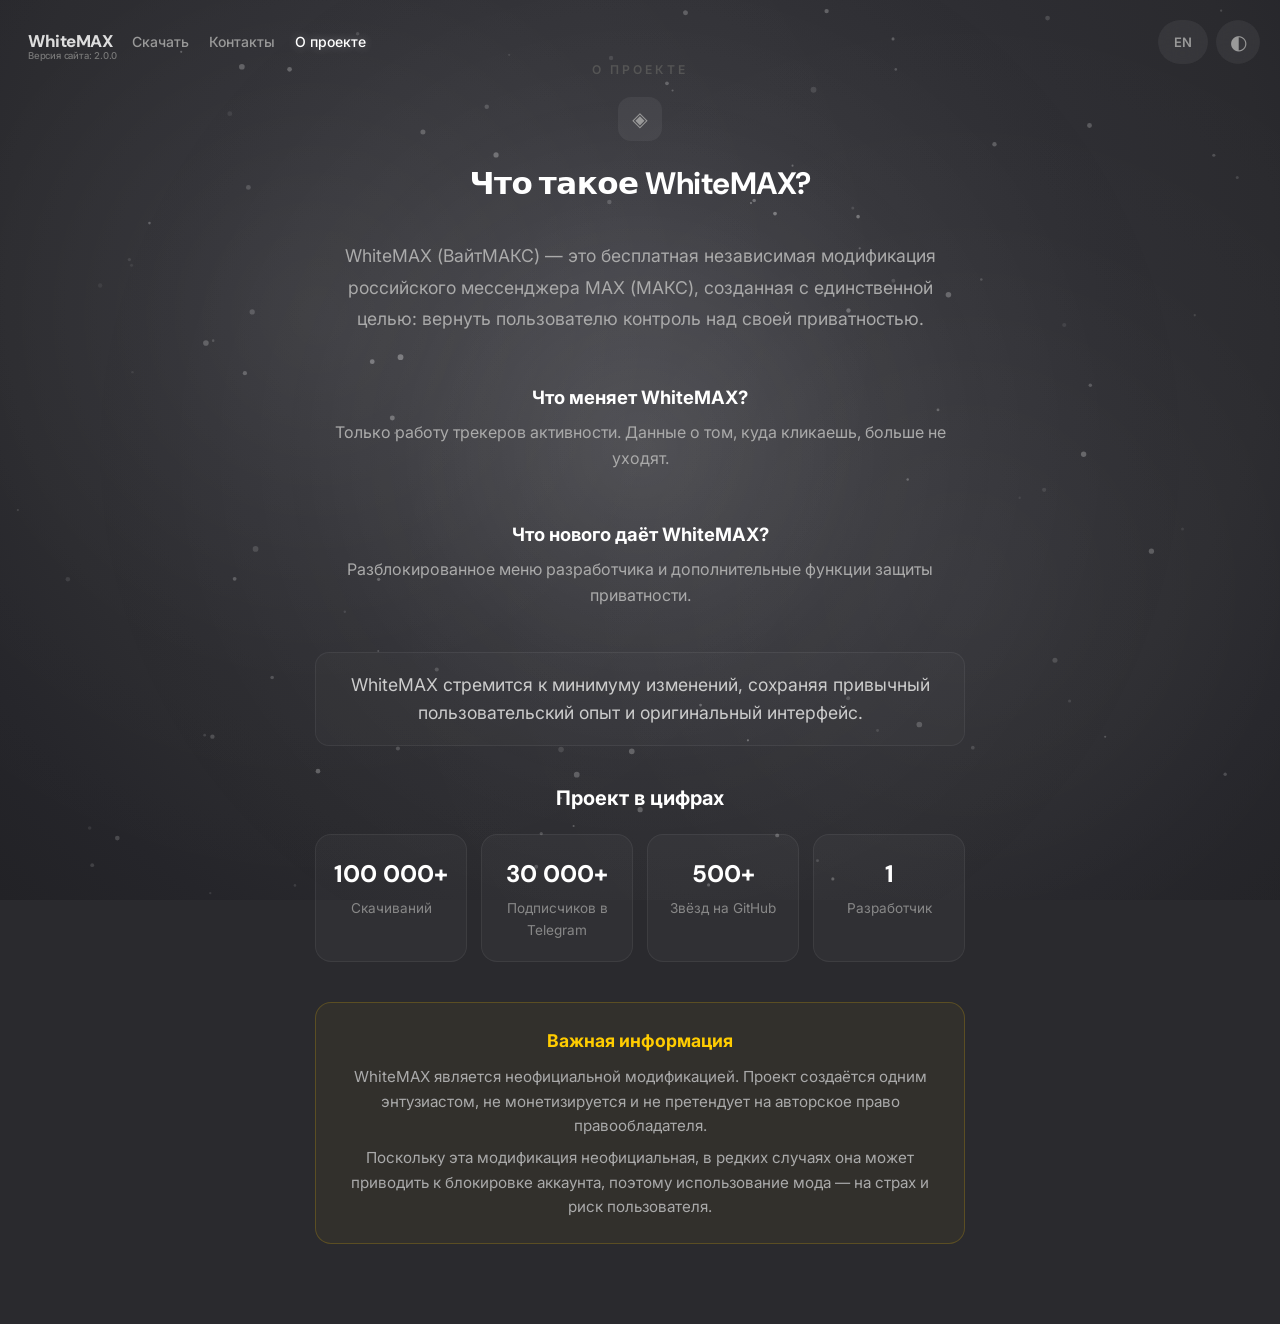
==== commit 071c92de: "Пофиксил поддержку ссылок" ====
--- a/about.html
+++ b/about.html
@@ -6,7 +6,13 @@
     <title>WhiteMAX — О проекте</title>
     <link rel="icon" type="image/png" href="images/favicon.png">
     <link rel="apple-touch-icon" href="images/favicon.png">
-    <meta name="description" content="Подробнее о проекте WhiteMAX.">
+    <meta name="description" content="Информация о моде WhiteMAX">
+
+    <meta property="og:title" content="WhiteMAX — О проекте">
+    <meta property="og:description" content="Информация о модификации WhiteMAX">
+    <meta property="og:image" content="images/og-image.png">
+    <meta property="og:url" content="https://whitemaxmod.com/about.html">
+    <meta property="og:type" content="website">
 
     <link rel="preconnect" href="https://fonts.googleapis.com">
     <link rel="preconnect" href="https://fonts.gstatic.com" crossorigin>
--- a/style.css
+++ b/style.css
@@ -1,24 +1,3 @@
-/* ==========================================================================
-   WhiteMAX Site - Main Stylesheet (style.css)
-   Версия: 2.0.0
-   --------------------------------------------------------------------------
-   СОДЕРЖАНИЕ СТИЛЕЙ:
-   1. BASE & RESET              - Базовый сброс, шрифты, тач-свойства
-   2. LIGHT THEME OVERRIDES     - Правила и цвета для светлой темы
-   3. GLOBAL ANIMATIONS & FONTS  - Шрифты семейств Inter и DM Sans
-   4. BACKGROUND & OVERLAYS     - Радиальные градиенты, grid-сетка и частицы
-   5. NAVIGATION & HEADER       - Фиксированная верхняя панель (top-nav)
-   6. HERO SECTION & DOWNLOAD   - Логотип, кнопки скачивания, соглашение
-   7. SECTIONS & CARDS          - Установка, чейнджлог, карточки статистики
-   8. EASTER EGG & MINIGAME     - Физика кубозаврика и холст Дино-игры
-   9. TOAST & NOTIFICATIONS     - Всплывающие уведомления и кнопка «Наверх»
-   10. FOOTER & LEGAL           - Подвал сайта и копирайты
-   11. RESPONSIVE DESIGN        - Адаптивы для смартфонов и планшетов
-   ========================================================================== */
-
-/* ==========================================================================
-   1. BASE & RESET (Базовый сброс и шрифты)
-   ========================================================================== */
 *{margin:0;padding:0;box-sizing:border-box}html{scroll-behavior:smooth}
 body{
     font-family:'Inter',system-ui,-apple-system,sans-serif;
@@ -39,9 +18,7 @@
     font-family:'DM Sans',system-ui,-apple-system,sans-serif;
 }
 
-/* ==========================================================================
-   2. LIGHT THEME OVERRIDES (Светлая тема)
-   ========================================================================== */
+/* ===== СВЕТЛАЯ ТЕМА ===== */
 body.light{
     background:#f2f2f5;color:#1a1a1a;
     scrollbar-color:rgba(0,0,0,.15) transparent;
@@ -107,9 +84,27 @@
     background:rgba(0,0,0,.12);color:#1a1a1a;
 }
 
-/* ==========================================================================
-   4. BACKGROUND & OVERLAYS (Фоновые градиенты, сетка и эффекты)
-   ========================================================================== */
+/* Плавные переходы */
+.gradient-bg,.gradient-bg::after,.grid-overlay,.particle-dot,
+.logo-text,.logo-text span,.logo-icon-fallback,.tagline,
+.btn,.btn-primary,.btn-support,.agreement-text,.agreement-text a,.download-warning,
+.section-label,.section-title,.section-icon,.description-text,
+.feature-list li,.feature-list li::before,.faq-question,.faq-question::after,
+.faq-answer,.changelog-version,.changelog-date,.changelog-changes li,.changelog-changes li::before,
+.divider,.loader-spin,footer,footer a,footer .disclaimer,
+.scroll-top-btn,.contact-toggle,.top-bar .lang-toggle,.top-bar .theme-toggle,
+.install-step h4,.install-step p,.install-step-icon,.toast,
+.contact-panel,.contact-label,.contact-value{
+    transition:color .8s cubic-bezier(.4,0,.2,1),background .8s cubic-bezier(.4,0,.2,1),border-color .8s cubic-bezier(.4,0,.2,1),box-shadow .8s cubic-bezier(.4,0,.2,1);
+}
+
+/* Скроллбар */
+::-webkit-scrollbar{width:6px}
+::-webkit-scrollbar-track{background:transparent}
+::-webkit-scrollbar-thumb{background:rgba(255,255,255,.12);border-radius:3px}
+::-webkit-scrollbar-thumb:hover{background:rgba(255,255,255,.25)}
+
+/* Фон */
 .gradient-bg,.grid-overlay,#particles-canvas,.particles-css{position:fixed;inset:0;z-index:0;pointer-events:none}
 .gradient-bg{
     background:radial-gradient(ellipse at 50% 30%,#3a3a40 0%,#333338 25%,#2d2d32 50%,#2a2a2e 70%,#25252a 85%,#222226 100%);
@@ -132,9 +127,22 @@
 .particle-dot{position:absolute;border-radius:50%;background:#fff;opacity:0;animation:floatUp var(--dur,8s) var(--delay,0s) infinite ease-in}
 @keyframes floatUp{0%{opacity:0;transform:translateY(0) translateX(0)}10%{opacity:var(--op,.15)}90%{opacity:var(--op,.15)}100%{opacity:0;transform:translateY(-100vh) translateX(var(--drift,20px))}}
 
-/* ==========================================================================
-   5. NAVIGATION & HEADER (Верхняя панель навигации и переключатели)
-   ========================================================================== */
+/* Тост */
+.toast-container{position:fixed;bottom:30px;left:50%;transform:translateX(-50%);z-index:200;pointer-events:none}
+.toast{
+    background:rgba(255,255,255,.95);color:#1a1a1a;
+    padding:14px 24px;border-radius:50px;
+    font-size:14px;font-weight:500;
+    box-shadow:0 8px 30px rgba(0,0,0,.4);
+    cursor:pointer;pointer-events:none;
+    opacity:0;transform:translateY(20px);
+    transition:opacity .35s cubic-bezier(.4,0,.2,1), transform .35s cubic-bezier(.4,0,.2,1), background-color .35s cubic-bezier(.4,0,.2,1);
+    white-space:nowrap;max-width:calc(100vw - 32px);overflow:hidden;text-overflow:ellipsis;
+}
+.toast.visible{opacity:1;transform:translateY(0);pointer-events:auto}
+.toast:hover{background:#fff}
+
+/* Верхняя панель */
 .top-bar{
     position:fixed;top:20px;right:20px;z-index:100;
     display:flex;align-items:center;gap:8px;
@@ -348,9 +356,7 @@
 @media (max-width: 400px) {
     .nav-link{font-size:10px;padding:0 6px}
     .top-bar{gap:4px}
-/* ==========================================================================
-   11. RESPONSIVE DESIGN & MEDIA QUERIES (Адаптивность для мобильных)
-   ========================================================================== */
+}
 @media(max-width:600px){
     body{font-size:16px}
     .container{max-width:100%;padding:0 20px}
@@ -441,9 +447,7 @@
 
 
 
-/* ==========================================================================
-   8. EASTER EGG & MINIGAME (Пасхалка: Кубозаврик и Холст игры)
-   ========================================================================== */
+/* Плавающий кубозаврик на фоне */
 .floating-cubosaur {
     position: fixed;
     width: 9px;
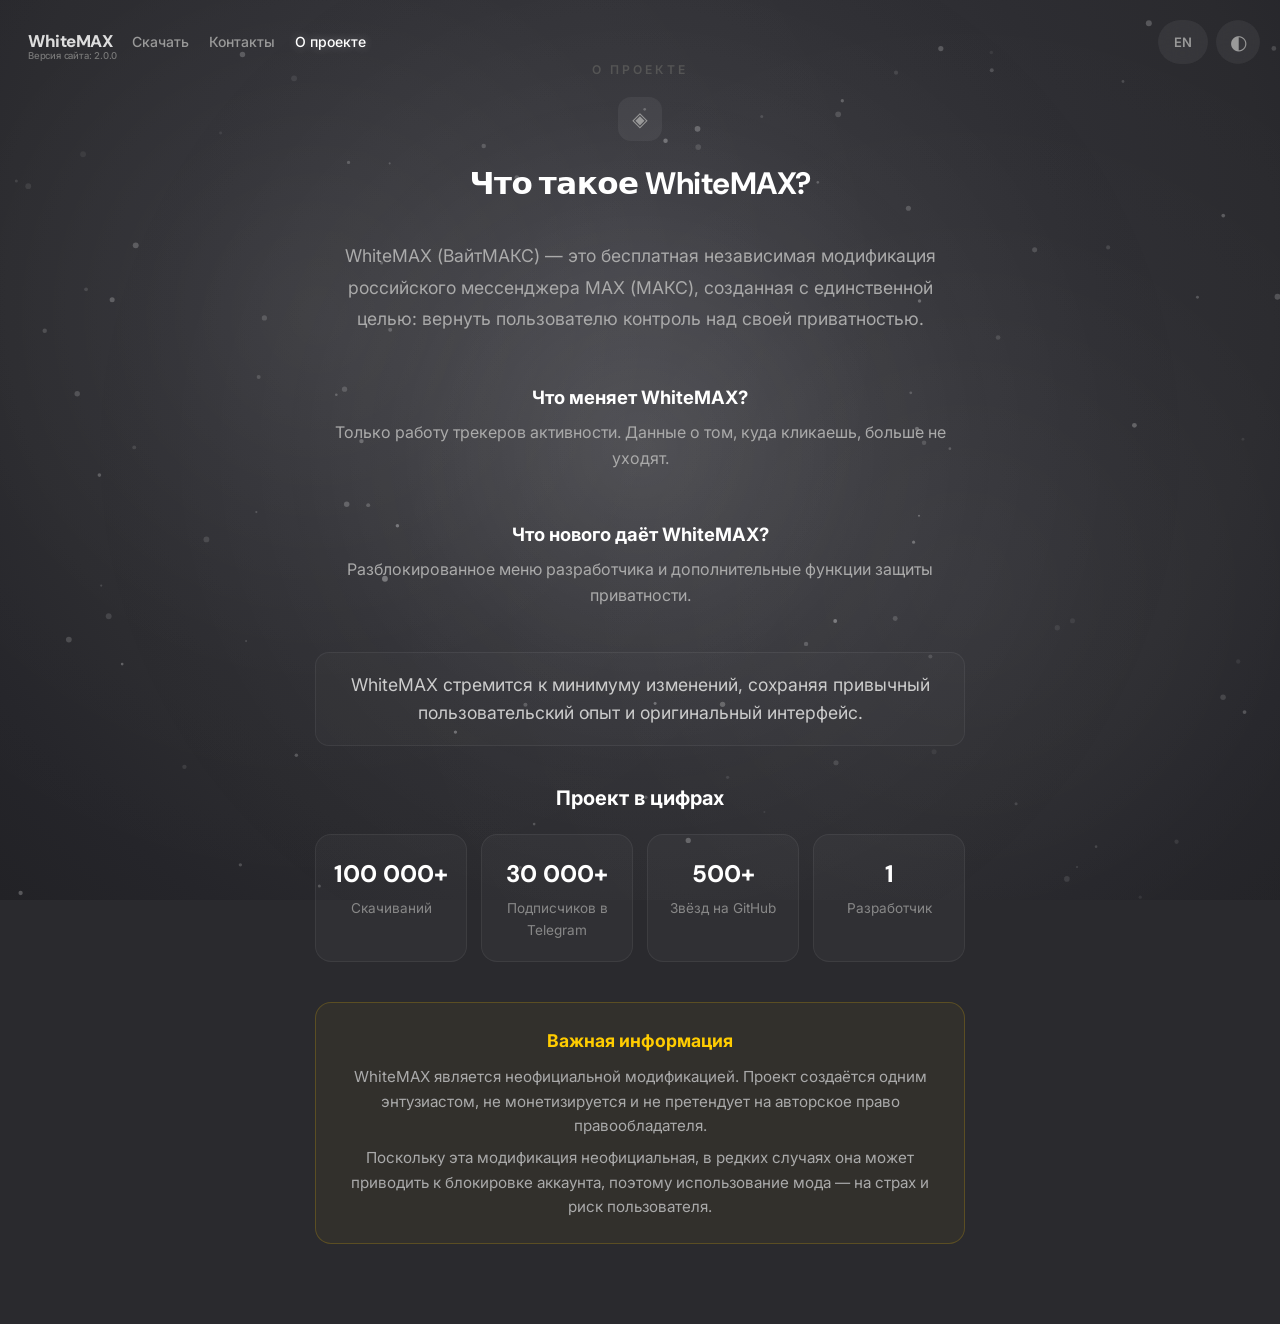
==== commit c96f9ea2: "Вырезал og-image.png" ====
--- a/about.html
+++ b/about.html
@@ -9,8 +9,7 @@
     <meta name="description" content="Информация о моде WhiteMAX">
 
     <meta property="og:title" content="WhiteMAX — О проекте">
-    <meta property="og:description" content="Информация о модификации WhiteMAX">
-    <meta property="og:image" content="images/og-image.png">
+    <meta property="og:description" content="Информация о модификации WhiteMAX, концепция приватности и статистика.">
     <meta property="og:url" content="https://whitemaxmod.com/about.html">
     <meta property="og:type" content="website">
 
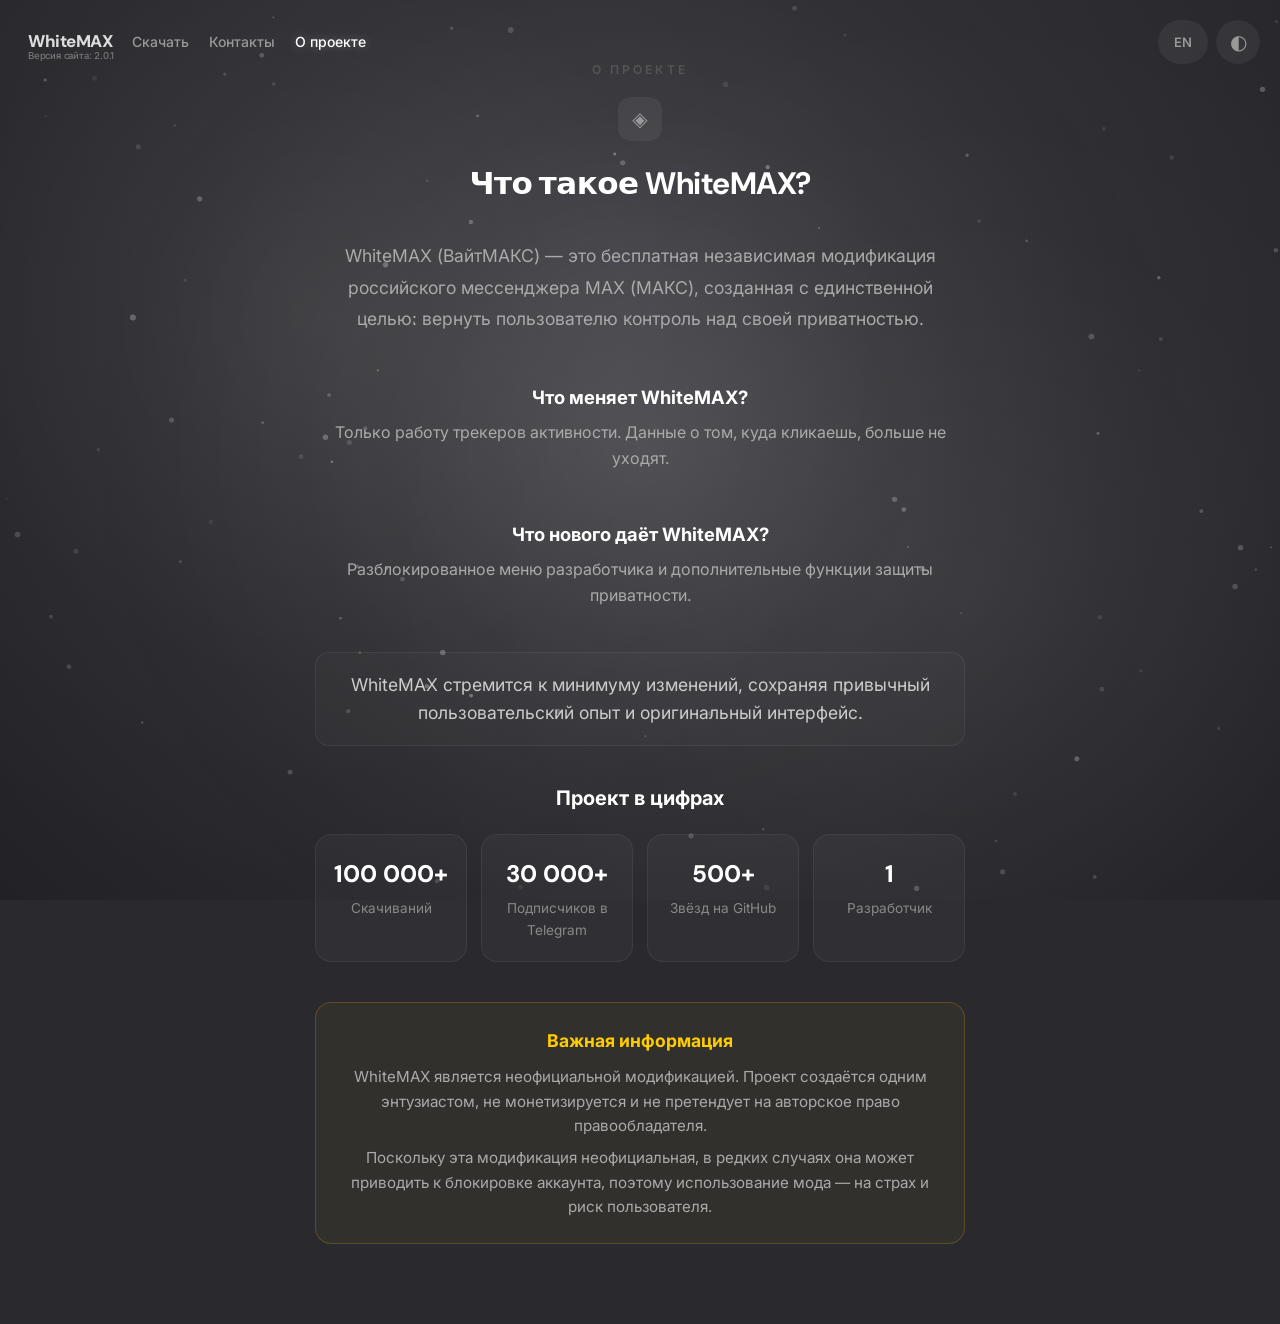
==== commit 2e38ea9c: "Добавил номер версии на сайте" ====
--- a/about.html
+++ b/about.html
@@ -27,7 +27,7 @@
     <nav class="top-nav">
         <div class="nav-brand-wrapper">
             <a href="#" class="nav-link home-link" data-ru="WhiteMAX" data-en="WhiteMAX">WhiteMAX</a>
-            <span class="site-version" data-ru="Версия сайта: 2.0.0" data-en="Site version: 2.0.0">Версия сайта: 2.0.0</span>
+            <span class="site-version" data-ru="Версия сайта: 2.0.1" data-en="Site version: 2.0.1">Версия сайта: 2.0.1</span>
         </div>
         <a href="#download" class="nav-link" data-ru="Скачать" data-en="Download">Скачать</a>
         <a href="#contacts" class="nav-link" data-ru="Контакты" data-en="Contacts">Контакты</a>
--- a/style.css
+++ b/style.css
@@ -87,7 +87,7 @@
 /* Плавные переходы */
 .gradient-bg,.gradient-bg::after,.grid-overlay,.particle-dot,
 .logo-text,.logo-text span,.logo-icon-fallback,.tagline,
-.btn,.btn-primary,.btn-support,.agreement-text,.agreement-text a,.download-warning,
+.btn,.btn-primary,.btn-support,.agreement-text,.agreement-text a,.download-warning,.btn-version,
 .section-label,.section-title,.section-icon,.description-text,
 .feature-list li,.feature-list li::before,.faq-question,.faq-question::after,
 .faq-answer,.changelog-version,.changelog-date,.changelog-changes li,.changelog-changes li::before,
@@ -262,8 +262,22 @@
 .actions{display:flex;flex-direction:column;align-items:center;gap:18px;margin-top:40px}
 .actions-row{display:flex;flex-wrap:wrap;gap:11px;justify-content:center}
 .download-wrapper{display:flex;flex-direction:column;align-items:center;width:100%}
-.download-count{font-size:13px;color:#888;margin-top:6px;display:flex;align-items:center;gap:6px;justify-content:center}
+.download-count{font-size:13px;color:#888;margin-top:8px;display:flex;align-items:center;gap:6px;justify-content:center}
 .download-count span{color:#aaa;font-weight:600}
+.btn-version{
+    font-size:11px;
+    font-weight:500;
+    opacity:.6;
+    letter-spacing:.2px;
+    line-height:1.2;
+    display:inline-flex;
+    align-items:center;
+    gap:4px;
+    color:inherit;
+}
+body.light .btn-version{
+    opacity:.7;
+}
 .btn{
     display:inline-flex;align-items:center;justify-content:center;gap:9px;
     padding:15.4px 31px;border-radius:50px;font-size:16.5px;font-weight:600;
@@ -272,7 +286,11 @@
     backdrop-filter:blur(10px);-webkit-backdrop-filter:blur(10px);
 }
 .btn:hover{background:rgba(255,255,255,.1);color:#fff;transform:translateY(-2px);box-shadow:0 4px 16px rgba(255,255,255,.06)}
-.btn-primary{background:#fff;color:#1a1a1a;box-shadow:0 4px 26px rgba(255,255,255,.2);padding:17.6px 44px;font-size:17.6px;white-space:nowrap}
+.btn-primary{
+    display:inline-flex;flex-direction:column;align-items:center;justify-content:center;gap:2px;
+    background:#fff;color:#1a1a1a;box-shadow:0 4px 26px rgba(255,255,255,.2);padding:12px 44px 11px;font-size:17.6px;white-space:nowrap;
+}
+.btn-primary .btn-text{font-size:17.6px;font-weight:600;line-height:1.2}
 .btn-primary:hover{background:#f0f0f0;color:#1a1a1a;box-shadow:0 8px 38px rgba(255,255,255,.35);transform:translateY(-3px)}
 .btn-support{color:#888;font-size:14.3px;padding:11px 24px}
 .btn-support:hover{color:#aaa;transform:translateY(-1px)}
@@ -369,7 +387,9 @@
     .actions{margin-top:32px;gap:14px}
     .actions-row{gap:8px}
     .btn{padding:13px 24px;font-size:15px}
-    .btn-primary{padding:16px 36px;font-size:17px}
+    .btn-primary{padding:11px 36px 10px;font-size:16.5px}
+    .btn-primary .btn-text{font-size:16.5px;font-weight:600}
+    .btn-version{font-size:10.5px}
     .btn-support{font-size:13px;padding:10px 20px}
     .agreement-text{max-width:280px;font-size:11px;margin-top:6px}
     .download-warning{max-width:300px;font-size:12px;line-height:1.5}
@@ -419,7 +439,9 @@
     .logo-text{font-size:30px}
     .tagline{font-size:14px;max-width:260px}
     .btn{padding:11px 20px;font-size:14px}
-    .btn-primary{padding:14px 30px;font-size:16px}
+    .btn-primary{padding:10px 22px 9px;font-size:15px}
+    .btn-primary .btn-text{font-size:15px;font-weight:600}
+    .btn-version{font-size:10px}
     .actions-row{gap:6px}
     .agreement-text{max-width:240px;font-size:10px}
     .download-warning{max-width:260px;font-size:11px}
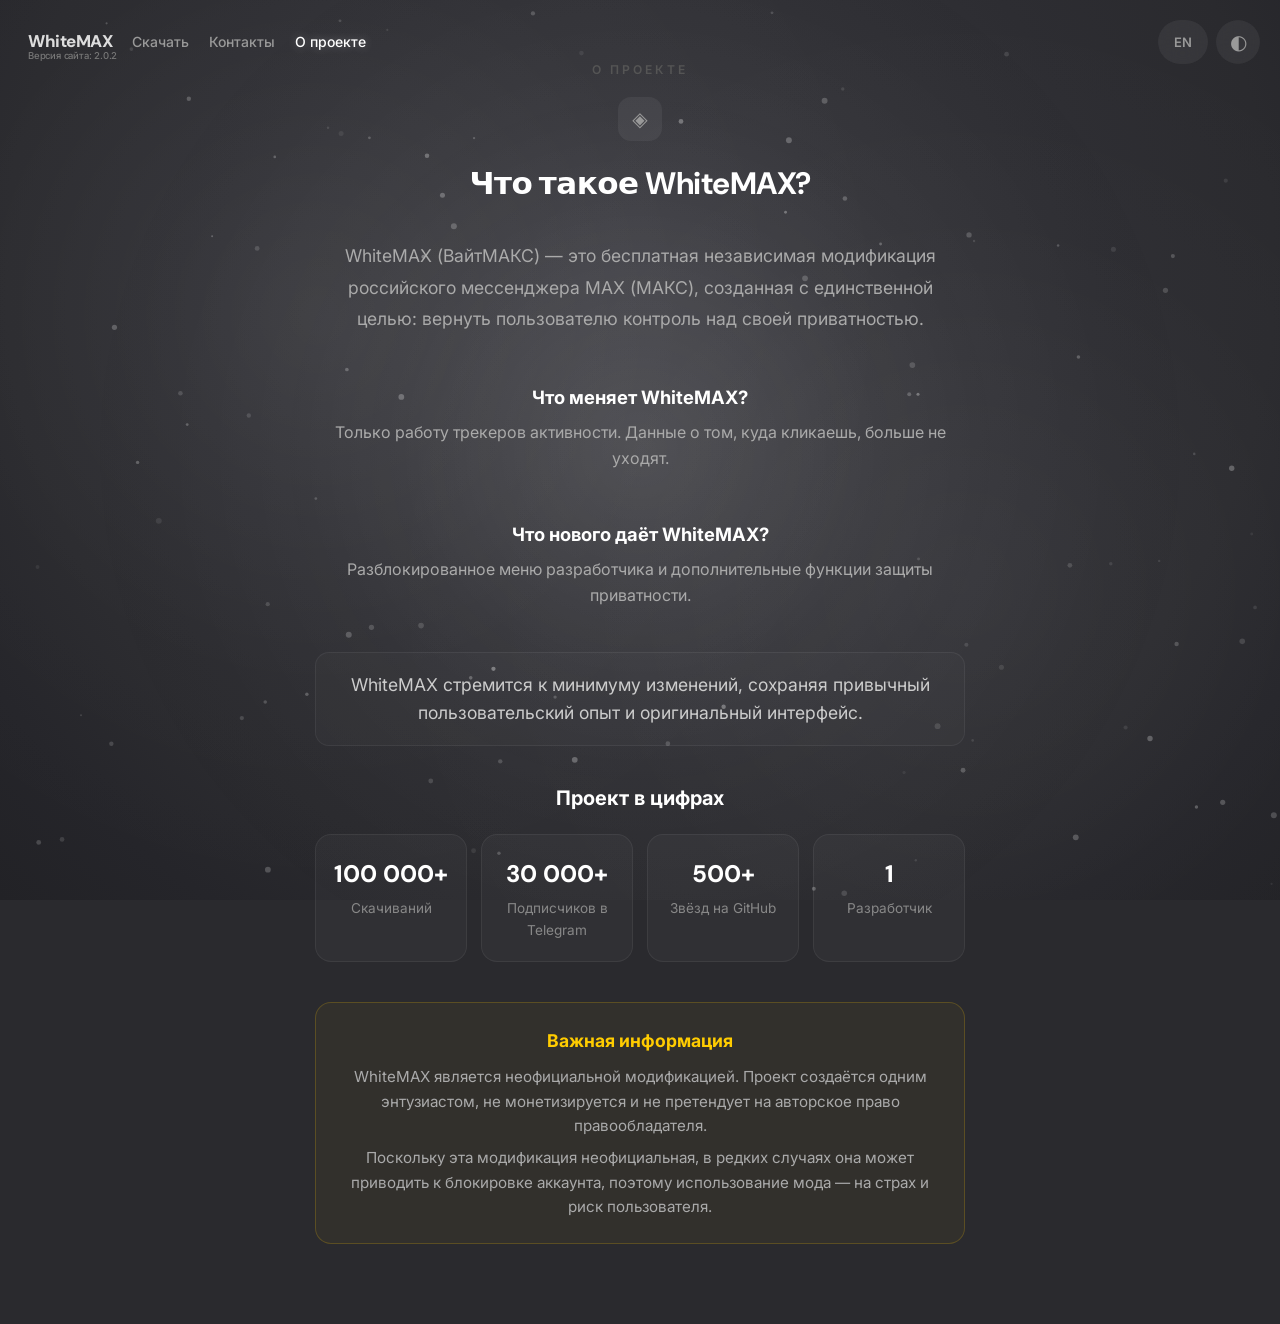
==== commit 9f94c329: "Убрал хардкод ссылки на скачивание" ====
--- a/about.html
+++ b/about.html
@@ -27,7 +27,7 @@
     <nav class="top-nav">
         <div class="nav-brand-wrapper">
             <a href="#" class="nav-link home-link" data-ru="WhiteMAX" data-en="WhiteMAX">WhiteMAX</a>
-            <span class="site-version" data-ru="Версия сайта: 2.0.1" data-en="Site version: 2.0.1">Версия сайта: 2.0.1</span>
+            <span class="site-version" data-ru="Версия сайта: 2.0.2" data-en="Site version: 2.0.2">Версия сайта: 2.0.2</span>
         </div>
         <a href="#download" class="nav-link" data-ru="Скачать" data-en="Download">Скачать</a>
         <a href="#contacts" class="nav-link" data-ru="Контакты" data-en="Contacts">Контакты</a>
--- a/style.css
+++ b/style.css
@@ -289,9 +289,25 @@
 .btn-primary{
     display:inline-flex;flex-direction:column;align-items:center;justify-content:center;gap:2px;
     background:#fff;color:#1a1a1a;box-shadow:0 4px 26px rgba(255,255,255,.2);padding:12px 44px 11px;font-size:17.6px;white-space:nowrap;
+    min-height:59px;
 }
 .btn-primary .btn-text{font-size:17.6px;font-weight:600;line-height:1.2}
 .btn-primary:hover{background:#f0f0f0;color:#1a1a1a;box-shadow:0 8px 38px rgba(255,255,255,.35);transform:translateY(-3px)}
+.btn-primary.disabled,
+.btn-primary[aria-disabled="true"]{
+    background:rgba(255,255,255,.08);
+    color:#777;
+    box-shadow:none;
+    cursor:not-allowed;
+    pointer-events:none;
+    transform:none!important;
+}
+body.light .btn-primary.disabled,
+body.light .btn-primary[aria-disabled="true"]{
+    background:rgba(0,0,0,.06);
+    color:#999;
+    box-shadow:none;
+}
 .btn-support{color:#888;font-size:14.3px;padding:11px 24px}
 .btn-support:hover{color:#aaa;transform:translateY(-1px)}
 .agreement-text{color:#666;font-size:12.1px;margin-top:8px;line-height:1.4;max-width:340px;text-wrap:balance}
@@ -387,7 +403,7 @@
     .actions{margin-top:32px;gap:14px}
     .actions-row{gap:8px}
     .btn{padding:13px 24px;font-size:15px}
-    .btn-primary{padding:11px 36px 10px;font-size:16.5px}
+    .btn-primary{padding:11px 36px 10px;font-size:16.5px;min-height:54px}
     .btn-primary .btn-text{font-size:16.5px;font-weight:600}
     .btn-version{font-size:10.5px}
     .btn-support{font-size:13px;padding:10px 20px}
@@ -439,7 +455,7 @@
     .logo-text{font-size:30px}
     .tagline{font-size:14px;max-width:260px}
     .btn{padding:11px 20px;font-size:14px}
-    .btn-primary{padding:10px 22px 9px;font-size:15px}
+    .btn-primary{padding:10px 22px 9px;font-size:15px;min-height:49px}
     .btn-primary .btn-text{font-size:15px;font-weight:600}
     .btn-version{font-size:10px}
     .actions-row{gap:6px}
